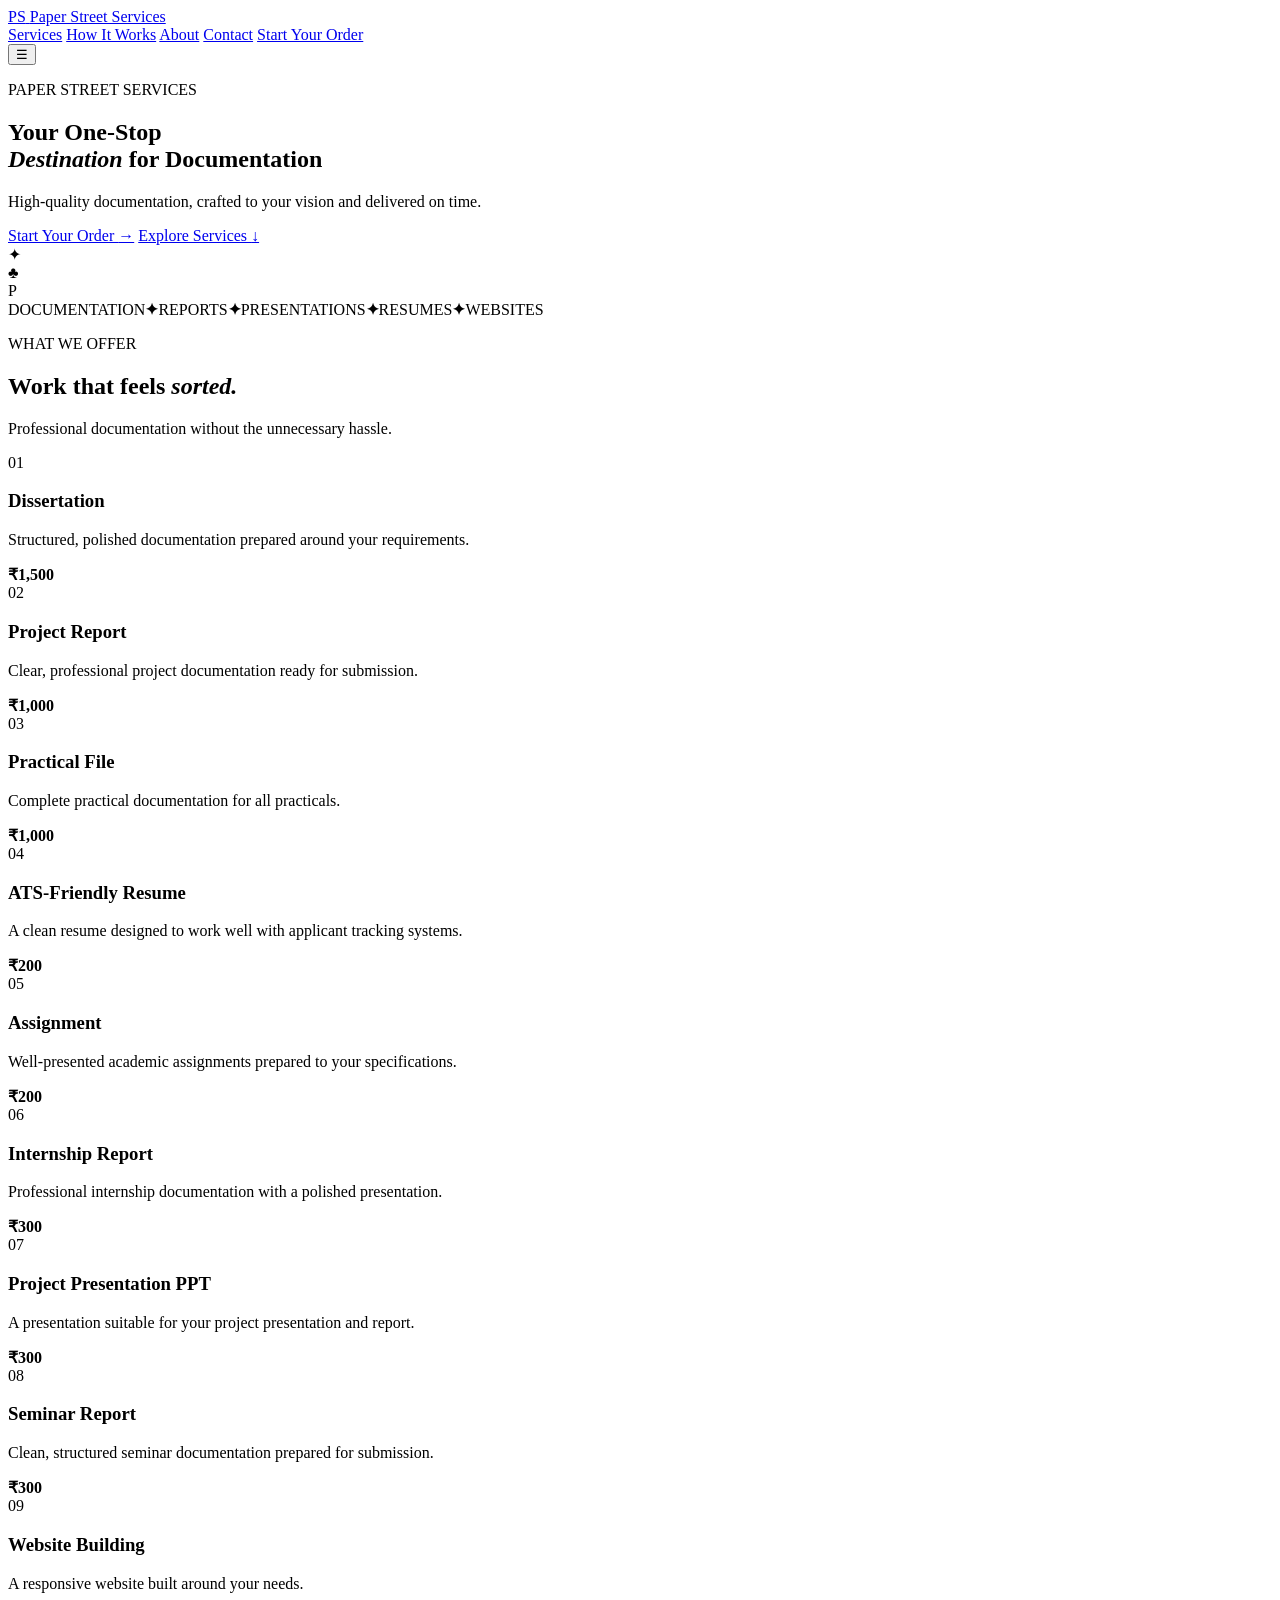
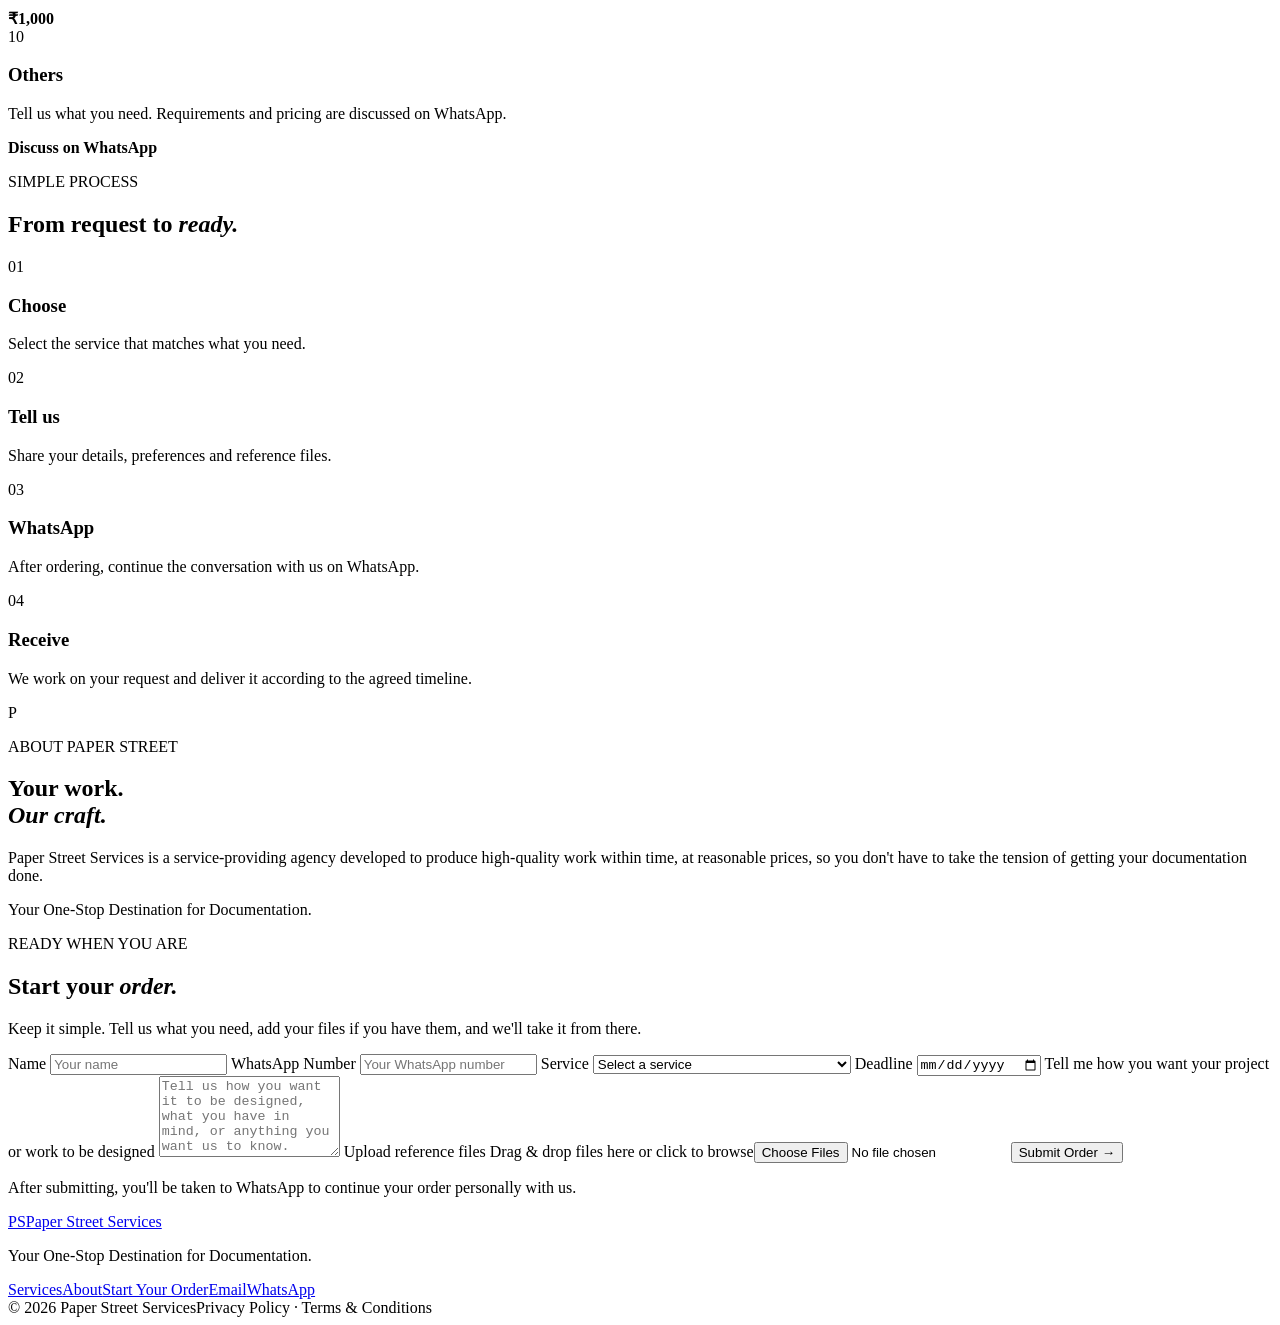
==== index.html @ c1e357a8 "Build Paper Street Services public homepage" ====
<!doctype html>
<html lang="en">
<head>
  <meta charset="UTF-8">
  <meta name="viewport" content="width=device-width, initial-scale=1.0">
  <meta name="description" content="Paper Street Services — Your One-Stop Destination for Documentation.">
  <title>Paper Street Services</title>
  <link rel="preconnect" href="https://fonts.googleapis.com">
  <link rel="preconnect" href="https://fonts.gstatic.com" crossorigin>
  <link href="https://fonts.googleapis.com/css2?family=DM+Sans:wght@400;500;600;700&family=Playfair+Display:wght@500;600;700&display=swap" rel="stylesheet">
  <link rel="stylesheet" href="styles.css">
</head>
<body>
  <header class="site-header">
    <a class="brand" href="#top" aria-label="Paper Street Services home">
      <span class="brand-mark" aria-hidden="true">PS</span>
      <span>Paper Street Services</span>
    </a>
    <nav class="nav" aria-label="Primary navigation">
      <a href="#services">Services</a>
      <a href="#how-it-works">How It Works</a>
      <a href="#about">About</a>
      <a href="#contact">Contact</a>
      <a class="nav-order" href="#order">Start Your Order</a>
    </nav>
    <button class="menu-toggle" aria-label="Open menu" aria-expanded="false">☰</button>
  </header>

  <main id="top">
    <section class="hero">
      <div class="hero-copy">
        <p class="eyebrow">PAPER STREET SERVICES</p>
        <h1>Your One-Stop<br><em>Destination</em> for Documentation</h1>
        <p class="hero-text">High-quality documentation, crafted to your vision and delivered on time.</p>
        <div class="hero-actions">
          <a class="btn btn-primary" href="#order">Start Your Order <span>→</span></a>
          <a class="btn btn-secondary" href="#services">Explore Services <span>↓</span></a>
        </div>
      </div>
      <div class="hero-art" aria-label="Paper Street Services visual">
        <div class="halo"></div>
        <div class="tree tree-back">✦</div>
        <div class="tree tree-main">♣</div>
        <div class="hero-soul">P</div>
        <div class="leaf leaf-one"></div><div class="leaf leaf-two"></div><div class="leaf leaf-three"></div>
      </div>
    </section>

    <section class="ticker" aria-label="Services highlight">
      <span>DOCUMENTATION</span><b>✦</b><span>REPORTS</span><b>✦</b><span>PRESENTATIONS</span><b>✦</b><span>RESUMES</span><b>✦</b><span>WEBSITES</span>
    </section>

    <section id="services" class="section services-section">
      <div class="section-heading">
        <p class="eyebrow">WHAT WE OFFER</p>
        <h2>Work that feels <em>sorted.</em></h2>
        <p>Professional documentation without the unnecessary hassle.</p>
      </div>
      <div class="service-grid">
        <article class="service-card featured"><span class="service-number">01</span><h3>Dissertation</h3><p>Structured, polished documentation prepared around your requirements.</p><strong>₹1,500</strong></article>
        <article class="service-card"><span class="service-number">02</span><h3>Project Report</h3><p>Clear, professional project documentation ready for submission.</p><strong>₹1,000</strong></article>
        <article class="service-card"><span class="service-number">03</span><h3>Practical File</h3><p>Complete practical documentation for all practicals.</p><strong>₹1,000</strong></article>
        <article class="service-card"><span class="service-number">04</span><h3>ATS-Friendly Resume</h3><p>A clean resume designed to work well with applicant tracking systems.</p><strong>₹200</strong></article>
        <article class="service-card"><span class="service-number">05</span><h3>Assignment</h3><p>Well-presented academic assignments prepared to your specifications.</p><strong>₹200</strong></article>
        <article class="service-card"><span class="service-number">06</span><h3>Internship Report</h3><p>Professional internship documentation with a polished presentation.</p><strong>₹300</strong></article>
        <article class="service-card"><span class="service-number">07</span><h3>Project Presentation PPT</h3><p>A presentation suitable for your project presentation and report.</p><strong>₹300</strong></article>
        <article class="service-card"><span class="service-number">08</span><h3>Seminar Report</h3><p>Clean, structured seminar documentation prepared for submission.</p><strong>₹300</strong></article>
        <article class="service-card"><span class="service-number">09</span><h3>Website Building</h3><p>A responsive website built around your needs.</p><strong>₹1,000</strong></article>
        <article class="service-card"><span class="service-number">10</span><h3>Others</h3><p>Tell us what you need. Requirements and pricing are discussed on WhatsApp.</p><strong>Discuss on WhatsApp</strong></article>
      </div>
    </section>

    <section id="how-it-works" class="section process-section">
      <div class="section-heading"><p class="eyebrow">SIMPLE PROCESS</p><h2>From request to <em>ready.</em></h2></div>
      <div class="process-grid">
        <div><span>01</span><h3>Choose</h3><p>Select the service that matches what you need.</p></div>
        <div><span>02</span><h3>Tell us</h3><p>Share your details, preferences and reference files.</p></div>
        <div><span>03</span><h3>WhatsApp</h3><p>After ordering, continue the conversation with us on WhatsApp.</p></div>
        <div><span>04</span><h3>Receive</h3><p>We work on your request and deliver it according to the agreed timeline.</p></div>
      </div>
    </section>

    <section id="about" class="section about-section">
      <div class="about-art"><div class="about-ring"></div><div class="about-letter">P</div></div>
      <div class="about-copy"><p class="eyebrow">ABOUT PAPER STREET</p><h2>Your work.<br><em>Our craft.</em></h2><p>Paper Street Services is a service-providing agency developed to produce high-quality work within time, at reasonable prices, so you don't have to take the tension of getting your documentation done.</p><p class="pickup">Your One-Stop Destination for Documentation.</p></div>
    </section>

    <section id="order" class="section order-section">
      <div class="order-intro"><p class="eyebrow">READY WHEN YOU ARE</p><h2>Start your <em>order.</em></h2><p>Keep it simple. Tell us what you need, add your files if you have them, and we'll take it from there.</p></div>
      <form id="orderForm" class="order-form">
        <label>Name <input name="name" required placeholder="Your name"></label>
        <label>WhatsApp Number <input name="whatsapp" required inputmode="tel" placeholder="Your WhatsApp number"></label>
        <label>Service <select name="service" required><option value="" selected disabled>Select a service</option><option>Dissertation — ₹1,500</option><option>Project Report — ₹1,000</option><option>ATS-Friendly Resume — ₹200</option><option>Assignment — ₹200</option><option>Practical File — All Practicals — ₹1,000</option><option>Internship Report — ₹300</option><option>Project Presentation PPT — ₹300</option><option>Seminar Report — ₹300</option><option>Website Building — ₹1,000</option><option>Others — Discuss on WhatsApp</option></select></label>
        <label>Deadline <input type="date" name="deadline"></label>
        <label class="wide">Tell me how you want your project or work to be designed <textarea name="requirements" rows="5" placeholder="Tell us how you want it to be designed, what you have in mind, or anything you want us to know."></textarea></label>
        <label class="wide file-drop">Upload reference files <span>Drag & drop files here or click to browse</span><input type="file" name="files" multiple></label>
        <button class="btn btn-primary submit-btn" type="submit">Submit Order <span>→</span></button>
        <p class="form-note">After submitting, you'll be taken to WhatsApp to continue your order personally with us.</p>
      </form>
    </section>
  </main>

  <footer id="contact" class="site-footer">
    <div><a class="brand" href="#top"><span class="brand-mark">PS</span><span>Paper Street Services</span></a><p>Your One-Stop Destination for Documentation.</p></div>
    <div class="footer-links"><a href="#services">Services</a><a href="#about">About</a><a href="#order">Start Your Order</a><a href="mailto:paperstreetservicesco@gmail.com">Email</a><a href="https://wa.me/917078181630" target="_blank" rel="noopener">WhatsApp</a></div>
    <div class="footer-bottom"><span>© 2026 Paper Street Services</span><span>Privacy Policy · Terms & Conditions</span></div>
  </footer>
  <script src="script.js"></script>
</body>
</html>
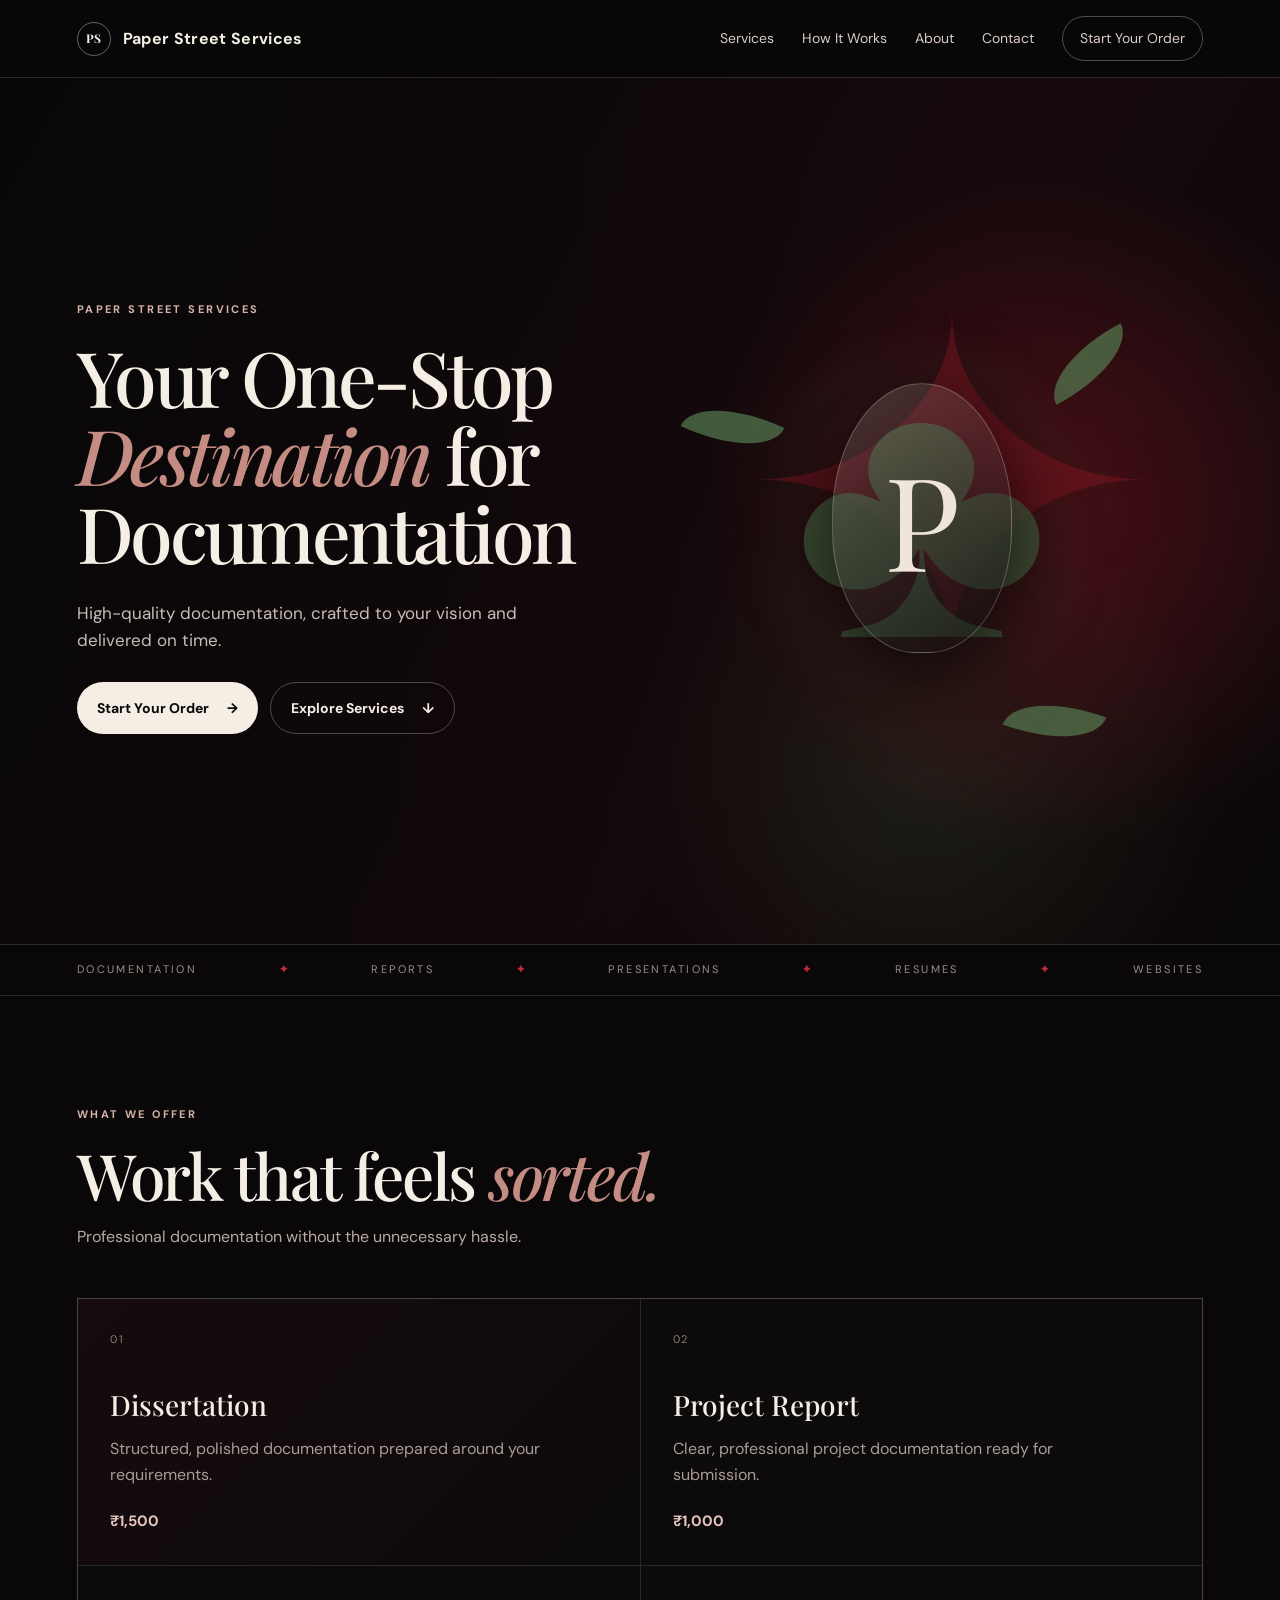
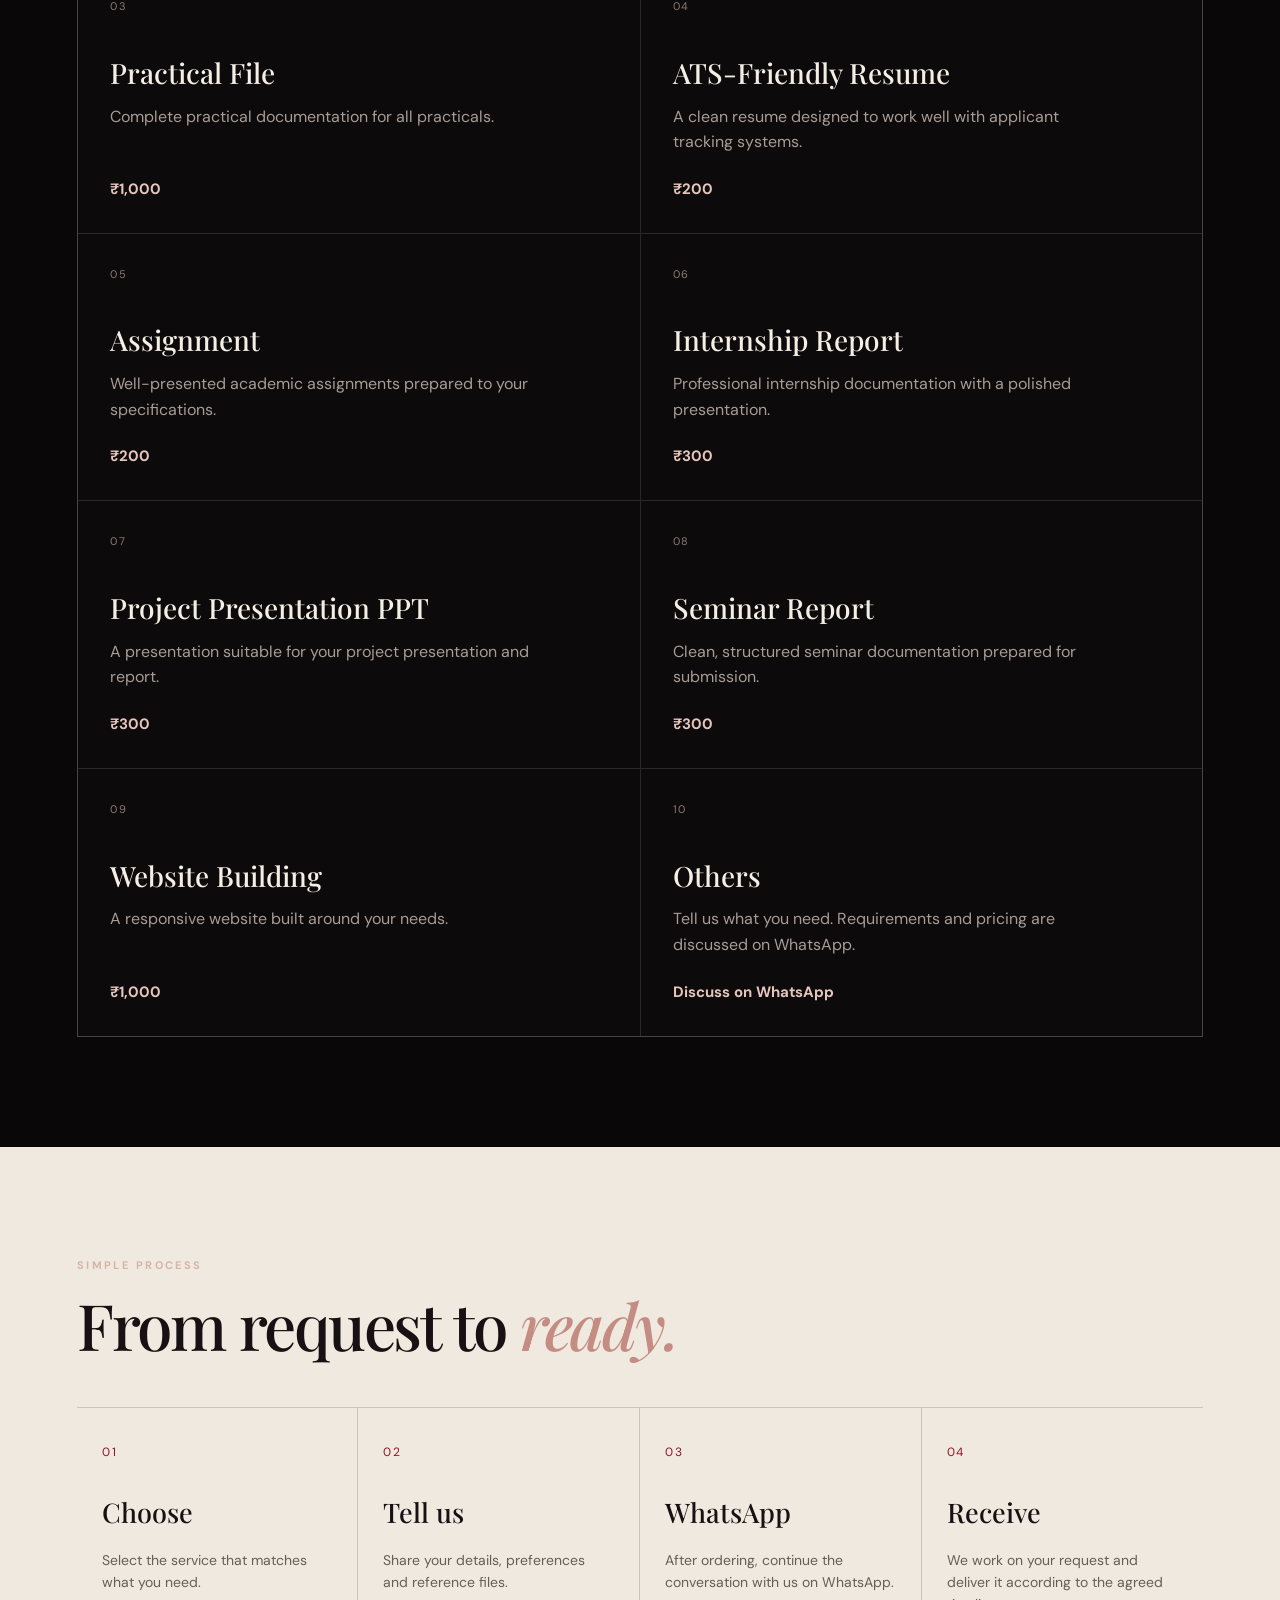
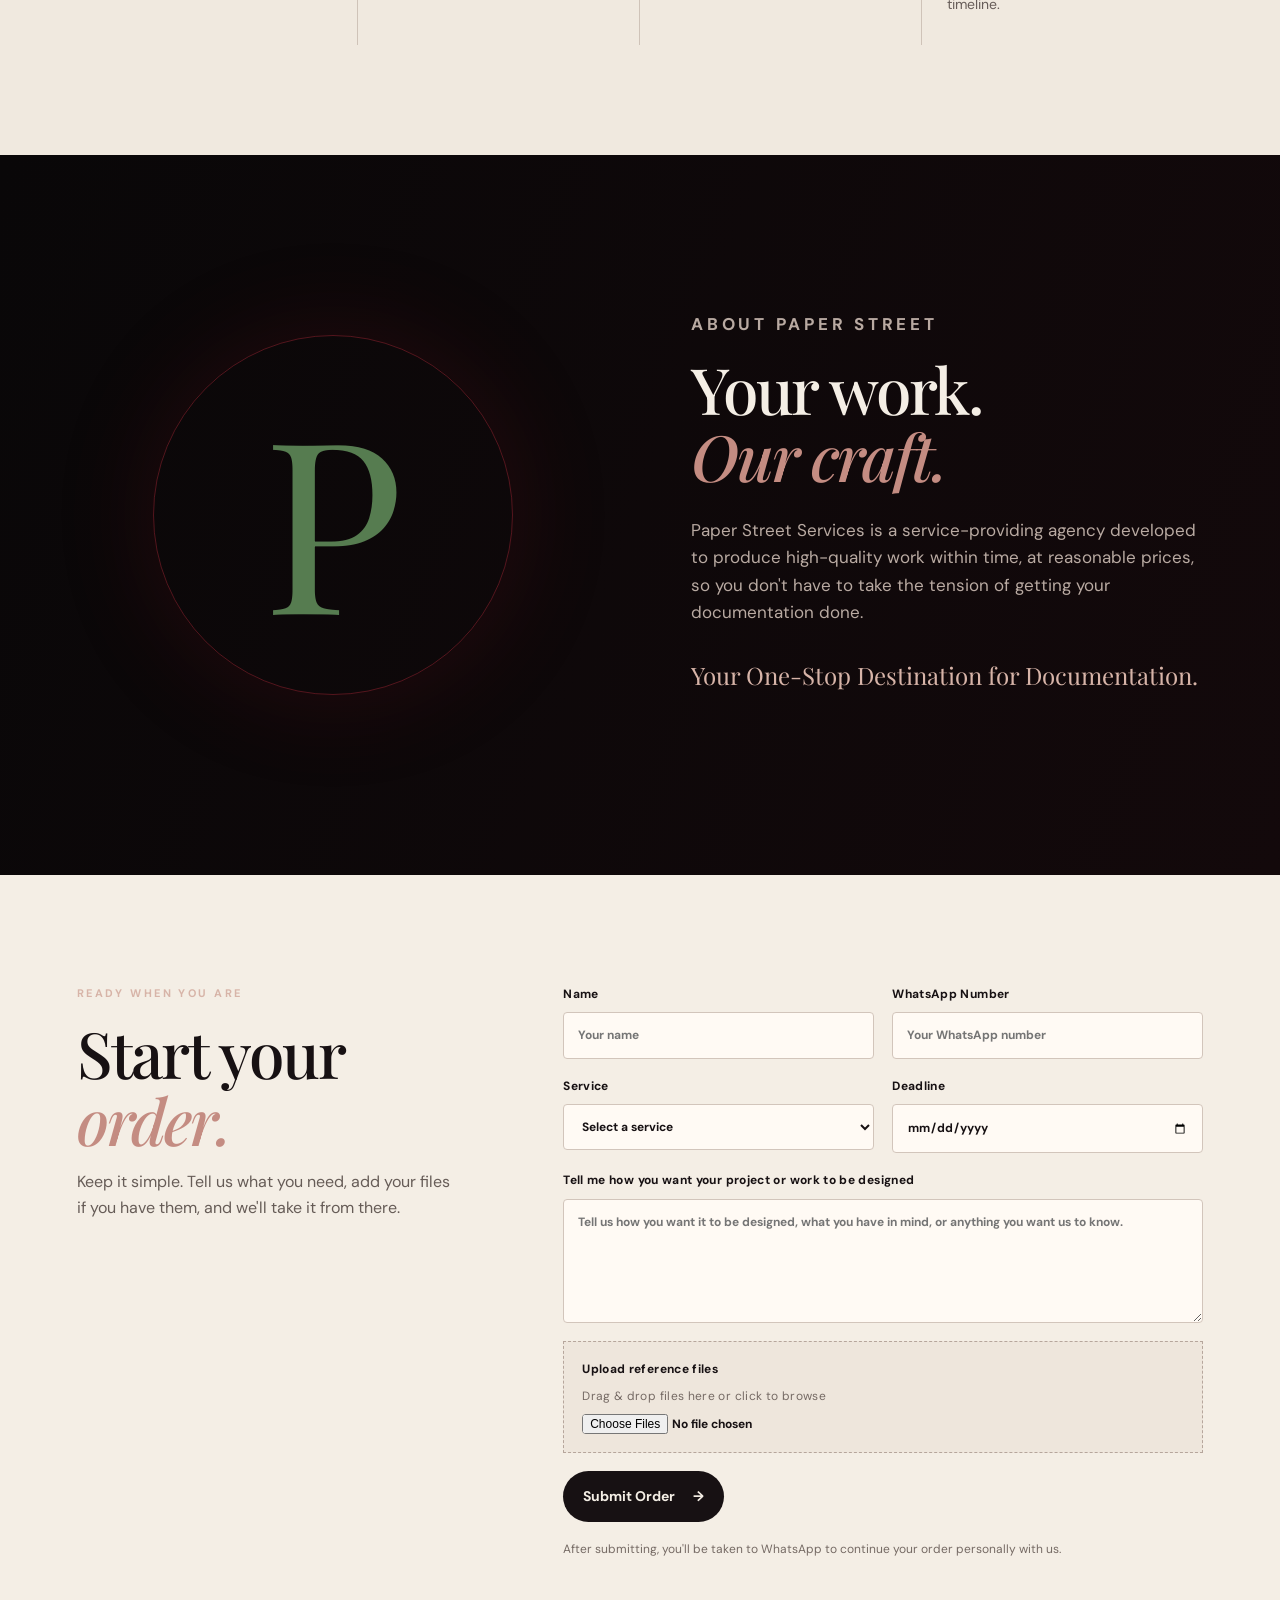
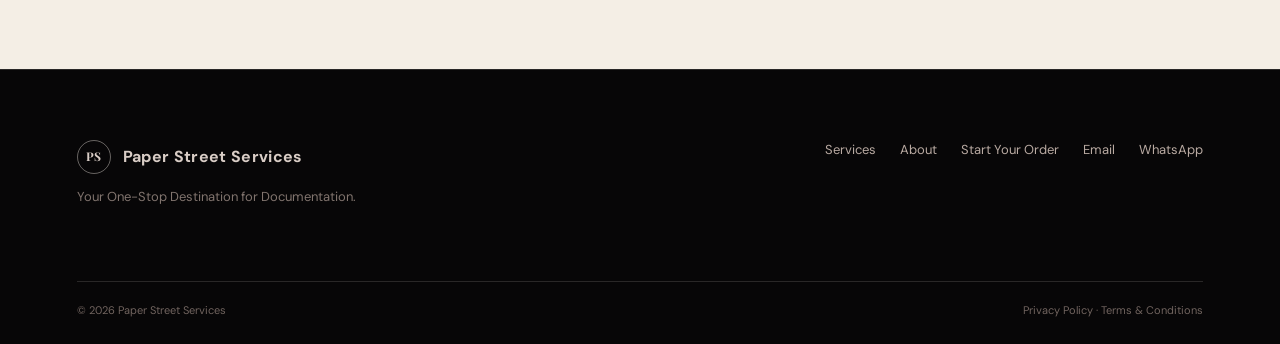
==== commit 8f0be9b1: "Load public backend configuration before order script" ====
--- a/index.html
+++ b/index.html
@@ -12,99 +12,29 @@
 </head>
 <body>
   <header class="site-header">
-    <a class="brand" href="#top" aria-label="Paper Street Services home">
-      <span class="brand-mark" aria-hidden="true">PS</span>
-      <span>Paper Street Services</span>
-    </a>
-    <nav class="nav" aria-label="Primary navigation">
-      <a href="#services">Services</a>
-      <a href="#how-it-works">How It Works</a>
-      <a href="#about">About</a>
-      <a href="#contact">Contact</a>
-      <a class="nav-order" href="#order">Start Your Order</a>
-    </nav>
+    <a class="brand" href="#top" aria-label="Paper Street Services home"><span class="brand-mark" aria-hidden="true">PS</span><span>Paper Street Services</span></a>
+    <nav class="nav" aria-label="Primary navigation"><a href="#services">Services</a><a href="#how-it-works">How It Works</a><a href="#about">About</a><a href="#contact">Contact</a><a class="nav-order" href="#order">Start Your Order</a></nav>
     <button class="menu-toggle" aria-label="Open menu" aria-expanded="false">☰</button>
   </header>
-
   <main id="top">
-    <section class="hero">
-      <div class="hero-copy">
-        <p class="eyebrow">PAPER STREET SERVICES</p>
-        <h1>Your One-Stop<br><em>Destination</em> for Documentation</h1>
-        <p class="hero-text">High-quality documentation, crafted to your vision and delivered on time.</p>
-        <div class="hero-actions">
-          <a class="btn btn-primary" href="#order">Start Your Order <span>→</span></a>
-          <a class="btn btn-secondary" href="#services">Explore Services <span>↓</span></a>
-        </div>
-      </div>
-      <div class="hero-art" aria-label="Paper Street Services visual">
-        <div class="halo"></div>
-        <div class="tree tree-back">✦</div>
-        <div class="tree tree-main">♣</div>
-        <div class="hero-soul">P</div>
-        <div class="leaf leaf-one"></div><div class="leaf leaf-two"></div><div class="leaf leaf-three"></div>
-      </div>
-    </section>
-
-    <section class="ticker" aria-label="Services highlight">
-      <span>DOCUMENTATION</span><b>✦</b><span>REPORTS</span><b>✦</b><span>PRESENTATIONS</span><b>✦</b><span>RESUMES</span><b>✦</b><span>WEBSITES</span>
-    </section>
-
-    <section id="services" class="section services-section">
-      <div class="section-heading">
-        <p class="eyebrow">WHAT WE OFFER</p>
-        <h2>Work that feels <em>sorted.</em></h2>
-        <p>Professional documentation without the unnecessary hassle.</p>
-      </div>
-      <div class="service-grid">
-        <article class="service-card featured"><span class="service-number">01</span><h3>Dissertation</h3><p>Structured, polished documentation prepared around your requirements.</p><strong>₹1,500</strong></article>
-        <article class="service-card"><span class="service-number">02</span><h3>Project Report</h3><p>Clear, professional project documentation ready for submission.</p><strong>₹1,000</strong></article>
-        <article class="service-card"><span class="service-number">03</span><h3>Practical File</h3><p>Complete practical documentation for all practicals.</p><strong>₹1,000</strong></article>
-        <article class="service-card"><span class="service-number">04</span><h3>ATS-Friendly Resume</h3><p>A clean resume designed to work well with applicant tracking systems.</p><strong>₹200</strong></article>
-        <article class="service-card"><span class="service-number">05</span><h3>Assignment</h3><p>Well-presented academic assignments prepared to your specifications.</p><strong>₹200</strong></article>
-        <article class="service-card"><span class="service-number">06</span><h3>Internship Report</h3><p>Professional internship documentation with a polished presentation.</p><strong>₹300</strong></article>
-        <article class="service-card"><span class="service-number">07</span><h3>Project Presentation PPT</h3><p>A presentation suitable for your project presentation and report.</p><strong>₹300</strong></article>
-        <article class="service-card"><span class="service-number">08</span><h3>Seminar Report</h3><p>Clean, structured seminar documentation prepared for submission.</p><strong>₹300</strong></article>
-        <article class="service-card"><span class="service-number">09</span><h3>Website Building</h3><p>A responsive website built around your needs.</p><strong>₹1,000</strong></article>
-        <article class="service-card"><span class="service-number">10</span><h3>Others</h3><p>Tell us what you need. Requirements and pricing are discussed on WhatsApp.</p><strong>Discuss on WhatsApp</strong></article>
-      </div>
-    </section>
-
-    <section id="how-it-works" class="section process-section">
-      <div class="section-heading"><p class="eyebrow">SIMPLE PROCESS</p><h2>From request to <em>ready.</em></h2></div>
-      <div class="process-grid">
-        <div><span>01</span><h3>Choose</h3><p>Select the service that matches what you need.</p></div>
-        <div><span>02</span><h3>Tell us</h3><p>Share your details, preferences and reference files.</p></div>
-        <div><span>03</span><h3>WhatsApp</h3><p>After ordering, continue the conversation with us on WhatsApp.</p></div>
-        <div><span>04</span><h3>Receive</h3><p>We work on your request and deliver it according to the agreed timeline.</p></div>
-      </div>
-    </section>
-
-    <section id="about" class="section about-section">
-      <div class="about-art"><div class="about-ring"></div><div class="about-letter">P</div></div>
-      <div class="about-copy"><p class="eyebrow">ABOUT PAPER STREET</p><h2>Your work.<br><em>Our craft.</em></h2><p>Paper Street Services is a service-providing agency developed to produce high-quality work within time, at reasonable prices, so you don't have to take the tension of getting your documentation done.</p><p class="pickup">Your One-Stop Destination for Documentation.</p></div>
-    </section>
-
-    <section id="order" class="section order-section">
-      <div class="order-intro"><p class="eyebrow">READY WHEN YOU ARE</p><h2>Start your <em>order.</em></h2><p>Keep it simple. Tell us what you need, add your files if you have them, and we'll take it from there.</p></div>
-      <form id="orderForm" class="order-form">
-        <label>Name <input name="name" required placeholder="Your name"></label>
-        <label>WhatsApp Number <input name="whatsapp" required inputmode="tel" placeholder="Your WhatsApp number"></label>
-        <label>Service <select name="service" required><option value="" selected disabled>Select a service</option><option>Dissertation — ₹1,500</option><option>Project Report — ₹1,000</option><option>ATS-Friendly Resume — ₹200</option><option>Assignment — ₹200</option><option>Practical File — All Practicals — ₹1,000</option><option>Internship Report — ₹300</option><option>Project Presentation PPT — ₹300</option><option>Seminar Report — ₹300</option><option>Website Building — ₹1,000</option><option>Others — Discuss on WhatsApp</option></select></label>
-        <label>Deadline <input type="date" name="deadline"></label>
-        <label class="wide">Tell me how you want your project or work to be designed <textarea name="requirements" rows="5" placeholder="Tell us how you want it to be designed, what you have in mind, or anything you want us to know."></textarea></label>
-        <label class="wide file-drop">Upload reference files <span>Drag & drop files here or click to browse</span><input type="file" name="files" multiple></label>
-        <button class="btn btn-primary submit-btn" type="submit">Submit Order <span>→</span></button>
-        <p class="form-note">After submitting, you'll be taken to WhatsApp to continue your order personally with us.</p>
-      </form>
-    </section>
+    <section class="hero"><div class="hero-copy"><p class="eyebrow">PAPER STREET SERVICES</p><h1>Your One-Stop<br><em>Destination</em> for Documentation</h1><p class="hero-text">High-quality documentation, crafted to your vision and delivered on time.</p><div class="hero-actions"><a class="btn btn-primary" href="#order">Start Your Order <span>→</span></a><a class="btn btn-secondary" href="#services">Explore Services <span>↓</span></a></div></div><div class="hero-art" aria-label="Paper Street Services visual"><div class="halo"></div><div class="tree tree-back">✦</div><div class="tree tree-main">♣</div><div class="hero-soul">P</div><div class="leaf leaf-one"></div><div class="leaf leaf-two"></div><div class="leaf leaf-three"></div></div></section>
+    <section class="ticker" aria-label="Services highlight"><span>DOCUMENTATION</span><b>✦</b><span>REPORTS</span><b>✦</b><span>PRESENTATIONS</span><b>✦</b><span>RESUMES</span><b>✦</b><span>WEBSITES</span></section>
+    <section id="services" class="section services-section"><div class="section-heading"><p class="eyebrow">WHAT WE OFFER</p><h2>Work that feels <em>sorted.</em></h2><p>Professional documentation without the unnecessary hassle.</p></div><div class="service-grid">
+      <article class="service-card featured"><span class="service-number">01</span><h3>Dissertation</h3><p>Structured, polished documentation prepared around your requirements.</p><strong>₹1,500</strong></article>
+      <article class="service-card"><span class="service-number">02</span><h3>Project Report</h3><p>Clear, professional project documentation ready for submission.</p><strong>₹1,000</strong></article>
+      <article class="service-card"><span class="service-number">03</span><h3>Practical File</h3><p>Complete practical documentation for all practicals.</p><strong>₹1,000</strong></article>
+      <article class="service-card"><span class="service-number">04</span><h3>ATS-Friendly Resume</h3><p>A clean resume designed to work well with applicant tracking systems.</p><strong>₹200</strong></article>
+      <article class="service-card"><span class="service-number">05</span><h3>Assignment</h3><p>Well-presented academic assignments prepared to your specifications.</p><strong>₹200</strong></article>
+      <article class="service-card"><span class="service-number">06</span><h3>Internship Report</h3><p>Professional internship documentation with a polished presentation.</p><strong>₹300</strong></article>
+      <article class="service-card"><span class="service-number">07</span><h3>Project Presentation PPT</h3><p>A presentation suitable for your project presentation and report.</p><strong>₹300</strong></article>
+      <article class="service-card"><span class="service-number">08</span><h3>Seminar Report</h3><p>Clean, structured seminar documentation prepared for submission.</p><strong>₹300</strong></article>
+      <article class="service-card"><span class="service-number">09</span><h3>Website Building</h3><p>A responsive website built around your needs.</p><strong>₹1,000</strong></article>
+      <article class="service-card"><span class="service-number">10</span><h3>Others</h3><p>Tell us what you need. Requirements and pricing are discussed on WhatsApp.</p><strong>Discuss on WhatsApp</strong></article>
+    </div></section>
+    <section id="how-it-works" class="section process-section"><div class="section-heading"><p class="eyebrow">SIMPLE PROCESS</p><h2>From request to <em>ready.</em></h2></div><div class="process-grid"><div><span>01</span><h3>Choose</h3><p>Select the service that matches what you need.</p></div><div><span>02</span><h3>Tell us</h3><p>Share your details, preferences and reference files.</p></div><div><span>03</span><h3>WhatsApp</h3><p>After ordering, continue the conversation with us on WhatsApp.</p></div><div><span>04</span><h3>Receive</h3><p>We work on your request and deliver it according to the agreed timeline.</p></div></div></section>
+    <section id="about" class="section about-section"><div class="about-art"><div class="about-ring"></div><div class="about-letter">P</div></div><div class="about-copy"><p class="eyebrow">ABOUT PAPER STREET</p><h2>Your work.<br><em>Our craft.</em></h2><p>Paper Street Services is a service-providing agency developed to produce high-quality work within time, at reasonable prices, so you don't have to take the tension of getting your documentation done.</p><p class="pickup">Your One-Stop Destination for Documentation.</p></div></section>
+    <section id="order" class="section order-section"><div class="order-intro"><p class="eyebrow">READY WHEN YOU ARE</p><h2>Start your <em>order.</em></h2><p>Keep it simple. Tell us what you need, add your files if you have them, and we'll take it from there.</p></div><form id="orderForm" class="order-form"><label>Name <input name="name" required placeholder="Your name"></label><label>WhatsApp Number <input name="whatsapp" required inputmode="tel" placeholder="Your WhatsApp number"></label><label>Service <select name="service" required><option value="" selected disabled>Select a service</option><option>Dissertation — ₹1,500</option><option>Project Report — ₹1,000</option><option>ATS-Friendly Resume — ₹200</option><option>Assignment — ₹200</option><option>Practical File — All Practicals — ₹1,000</option><option>Internship Report — ₹300</option><option>Project Presentation PPT — ₹300</option><option>Seminar Report — ₹300</option><option>Website Building — ₹1,000</option><option>Others — Discuss on WhatsApp</option></select></label><label>Deadline <input type="date" name="deadline"></label><label class="wide">Tell me how you want your project or work to be designed <textarea name="requirements" rows="5" placeholder="Tell us how you want it to be designed, what you have in mind, or anything you want us to know."></textarea></label><label class="wide file-drop">Upload reference files <span>Drag & drop files here or click to browse</span><input type="file" name="files" multiple></label><button class="btn btn-primary submit-btn" type="submit">Submit Order <span>→</span></button><p class="form-note">After submitting, you'll be taken to WhatsApp to continue your order personally with us.</p></form></section>
   </main>
-
-  <footer id="contact" class="site-footer">
-    <div><a class="brand" href="#top"><span class="brand-mark">PS</span><span>Paper Street Services</span></a><p>Your One-Stop Destination for Documentation.</p></div>
-    <div class="footer-links"><a href="#services">Services</a><a href="#about">About</a><a href="#order">Start Your Order</a><a href="mailto:paperstreetservicesco@gmail.com">Email</a><a href="https://wa.me/917078181630" target="_blank" rel="noopener">WhatsApp</a></div>
-    <div class="footer-bottom"><span>© 2026 Paper Street Services</span><span>Privacy Policy · Terms & Conditions</span></div>
-  </footer>
-  <script src="script.js"></script>
-</body>
-</html>+  <footer id="contact" class="site-footer"><div><a class="brand" href="#top"><span class="brand-mark">PS</span><span>Paper Street Services</span></a><p>Your One-Stop Destination for Documentation.</p></div><div class="footer-links"><a href="#services">Services</a><a href="#about">About</a><a href="#order">Start Your Order</a><a href="mailto:paperstreetservicesco@gmail.com">Email</a><a href="https://wa.me/917078181630" target="_blank" rel="noopener">WhatsApp</a></div><div class="footer-bottom"><span>© 2026 Paper Street Services</span><span>Privacy Policy · Terms & Conditions</span></div></footer>
+  <script src="config.js"></script><script src="script.js"></script>
+</body></html>
--- a/styles.css
+++ b/styles.css
@@ -0,0 +1 @@
+:root{--ink:#090708;--ink-2:#130b0d;--cream:#f4eee5;--muted:#b9aaa2;--red:#8d1624;--red-2:#c02c3c;--green:#486b45;--line:rgba(244,238,229,.14);--serif:'Playfair Display',Georgia,serif;--sans:'DM Sans',Arial,sans-serif}*{box-sizing:border-box}html{scroll-behavior:smooth}body{margin:0;background:var(--ink);color:var(--cream);font-family:var(--sans);line-height:1.6}a{color:inherit;text-decoration:none}button,input,textarea,select{font:inherit}.site-header{height:78px;padding:0 6vw;display:flex;align-items:center;justify-content:space-between;border-bottom:1px solid var(--line);position:sticky;top:0;z-index:20;background:rgba(9,7,8,.86);backdrop-filter:blur(18px)}.brand{display:flex;align-items:center;gap:12px;font-weight:700;letter-spacing:.02em}.brand-mark{display:grid;place-items:center;width:34px;height:34px;border:1px solid rgba(244,238,229,.4);border-radius:50%;font-family:var(--serif);font-size:12px}.nav{display:flex;align-items:center;gap:28px;font-size:14px;color:#d8cbc3}.nav a:not(.nav-order):hover{color:#fff}.nav-order{padding:10px 17px;border:1px solid rgba(244,238,229,.3);border-radius:999px}.menu-toggle{display:none;background:none;color:var(--cream);border:0;font-size:24px}.hero{min-height:calc(100vh - 78px);padding:7vw 6vw 6vw;display:grid;grid-template-columns:1fr 1fr;align-items:center;overflow:hidden;position:relative;background:radial-gradient(circle at 82% 50%,rgba(141,22,36,.45),transparent 30%),radial-gradient(circle at 72% 80%,rgba(72,107,69,.2),transparent 25%),linear-gradient(120deg,#080708,#16090c 60%,#0b0909)}.hero:after{content:'';position:absolute;inset:0;pointer-events:none;background:linear-gradient(90deg,rgba(9,7,8,.7),transparent 65%)}.hero-copy,.hero-art{position:relative;z-index:1}.eyebrow{font-size:11px;letter-spacing:.22em;font-weight:700;color:#d7b4a8;margin:0 0 18px}.hero h1{font-family:var(--serif);font-size:clamp(46px,6vw,88px);line-height:1.02;font-weight:500;letter-spacing:-.045em;max-width:760px;margin:0}.hero h1 em,.section-heading h2 em,.about-copy h2 em,.order-intro h2 em{font-style:italic;color:#c48c82}.hero-text{max-width:500px;color:#c9bdb6;font-size:17px;margin:28px 0}.hero-actions{display:flex;gap:12px;flex-wrap:wrap}.btn{display:inline-flex;align-items:center;justify-content:center;gap:18px;padding:14px 20px;border-radius:999px;font-weight:700;font-size:14px;transition:transform .2s,background .2s}.btn:hover{transform:translateY(-2px)}.btn-primary{background:var(--cream);color:var(--ink)}.btn-secondary{border:1px solid rgba(244,238,229,.28);color:var(--cream)}.hero-art{height:min(700px,70vw);min-height:460px;display:grid;place-items:center}.halo{width:72%;aspect-ratio:1;border-radius:50%;background:radial-gradient(circle,rgba(192,44,60,.2),rgba(72,107,69,.08) 48%,transparent 70%);position:absolute}.tree{position:absolute;font-size:clamp(210px,28vw,430px);line-height:.7;font-family:Georgia;color:rgba(72,107,69,.65);filter:drop-shadow(0 15px 30px rgba(0,0,0,.5));transform:scaleX(1.1)}.tree-back{font-size:clamp(260px,35vw,520px);color:rgba(141,22,36,.42);transform:translate(30px,-25px) scaleX(1.15)}.hero-soul{width:180px;height:270px;border-radius:50% 50% 46% 46%;display:grid;place-items:center;font-family:var(--serif);font-size:130px;color:#f0e5da;background:linear-gradient(145deg,rgba(244,238,229,.15),rgba(9,7,8,.65));border:1px solid rgba(244,238,229,.25);box-shadow:0 25px 80px rgba(0,0,0,.7);z-index:2}.leaf{position:absolute;width:95px;height:42px;border-radius:100% 0;background:#567c50;opacity:.7;transform:rotate(-28deg)}.leaf-one{right:12%;top:25%}.leaf-two{left:8%;top:34%;transform:rotate(25deg)}.leaf-three{right:18%;bottom:18%;transform:rotate(20deg)}.ticker{border-block:1px solid var(--line);padding:16px 6vw;display:flex;justify-content:space-between;gap:20px;flex-wrap:wrap;color:#9d8e87;font-size:11px;letter-spacing:.22em}.ticker b{color:var(--red-2)}.section{padding:110px 6vw}.section-heading{max-width:760px;margin-bottom:48px}.section-heading h2,.about-copy h2,.order-intro h2{font-family:var(--serif);font-size:clamp(42px,5vw,70px);line-height:1.04;font-weight:500;letter-spacing:-.035em;margin:0 0 15px}.section-heading p:last-child,.about-copy>p{color:var(--muted)}.service-grid{display:grid;grid-template-columns:repeat(2,1fr);gap:1px;background:var(--line);border:1px solid var(--line)}.service-card{background:#0c0a0b;padding:32px;min-height:245px;display:flex;flex-direction:column}.service-card:hover{background:#130d0f}.service-card.featured{background:linear-gradient(135deg,#160b0e,#0c0a0b)}.service-number{color:#8d7b74;font-size:11px;letter-spacing:.18em}.service-card h3{font-family:var(--serif);font-size:28px;font-weight:500;margin:35px 0 8px}.service-card p{color:#a99c95;max-width:430px;margin:0 0 22px}.service-card strong{margin-top:auto;color:#e6c5bc;font-size:15px}.process-section{background:#f0e9df;color:#171113}.process-grid{display:grid;grid-template-columns:repeat(4,1fr);border-top:1px solid #cfc3b8}.process-grid>div{padding:30px 25px 15px;border-right:1px solid #cfc3b8}.process-grid>div:last-child{border:0}.process-grid span{color:#8d1624;font-size:12px;letter-spacing:.15em}.process-grid h3{font-family:var(--serif);font-size:27px;font-weight:500;margin:28px 0 8px}.process-grid p{color:#675d59;font-size:14px}.about-section{display:grid;grid-template-columns:1fr 1fr;gap:8vw;align-items:center;background:linear-gradient(110deg,#090708,#13090b)}.about-art{height:500px;display:grid;place-items:center;position:relative}.about-ring{width:360px;aspect-ratio:1;border-radius:50%;border:1px solid rgba(192,44,60,.4);box-shadow:0 0 100px rgba(141,22,36,.18)}.about-letter{position:absolute;font:240px/1 var(--serif);color:#567c50}.about-copy{max-width:600px}.about-copy h2{margin-bottom:28px}.about-copy p{font-size:17px}.about-copy .pickup{font-family:var(--serif);font-size:24px;color:#d7b4a8;margin-top:30px}.order-section{background:#f4eee5;color:#171113;display:grid;grid-template-columns:.75fr 1.25fr;gap:8vw}.order-intro p:not(.eyebrow){color:#665c57;max-width:500px}.order-form{display:grid;grid-template-columns:1fr 1fr;gap:18px}.order-form label{display:flex;flex-direction:column;gap:8px;font-size:12px;font-weight:700;letter-spacing:.03em}.order-form input,.order-form textarea,.order-form select{width:100%;border:1px solid #d2c5bb;background:#fffaf4;color:#171113;border-radius:4px;padding:13px 14px;outline:none}.order-form textarea{resize:vertical}.order-form input:focus,.order-form textarea:focus,.order-form select:focus{border-color:#8d1624}.wide{grid-column:1/-1}.file-drop{border:1px dashed #b6a69c;padding:18px;background:#eee6dc;cursor:pointer}.file-drop span{font-weight:400;color:#756a64}.file-drop input{border:0;padding:0;background:none}.submit-btn{border:0;cursor:pointer;width:max-content;background:#171113;color:#f4eee5}.form-note{grid-column:1/-1;font-size:12px;color:#756a64;margin:0}.site-footer{background:#070607;color:#d9cdc6;padding:70px 6vw 25px;display:grid;grid-template-columns:1fr auto;gap:60px;border-top:1px solid var(--line)}.site-footer p{color:#81746e;font-size:13px}.footer-links{display:flex;gap:24px;flex-wrap:wrap;align-content:flex-start;justify-content:flex-end;font-size:13px;color:#b9aaa2}.footer-links a:hover{color:#fff}.footer-bottom{grid-column:1/-1;border-top:1px solid var(--line);padding-top:20px;display:flex;justify-content:space-between;color:#71645f;font-size:11px}@media(max-width:900px){.nav{display:none}.menu-toggle{display:block}.hero{grid-template-columns:1fr;min-height:auto;padding-top:70px}.hero-copy{padding-bottom:20px}.hero-art{height:500px}.service-grid{grid-template-columns:1fr}.process-grid{grid-template-columns:1fr 1fr}.about-section,.order-section{grid-template-columns:1fr}.about-art{height:350px}.order-intro{margin-bottom:10px}.site-footer{grid-template-columns:1fr}.footer-links{justify-content:flex-start}.footer-bottom{grid-column:1}.footer-bottom{flex-direction:column;gap:8px}}@media(max-width:600px){.site-header{padding:0 5vw}.hero,.section{padding-left:5vw;padding-right:5vw}.hero h1{font-size:46px}.hero-art{min-height:360px;height:390px}.hero-soul{width:130px;height:205px;font-size:90px}.tree{font-size:230px}.tree-back{font-size:300px}.process-grid{grid-template-columns:1fr}.process-grid>div{border-right:0;border-bottom:1px solid #cfc3b8}.order-form{grid-template-columns:1fr}.wide{grid-column:auto}.site-footer{padding-left:5vw;padding-right:5vw}.ticker{padding-inline:5vw}}
